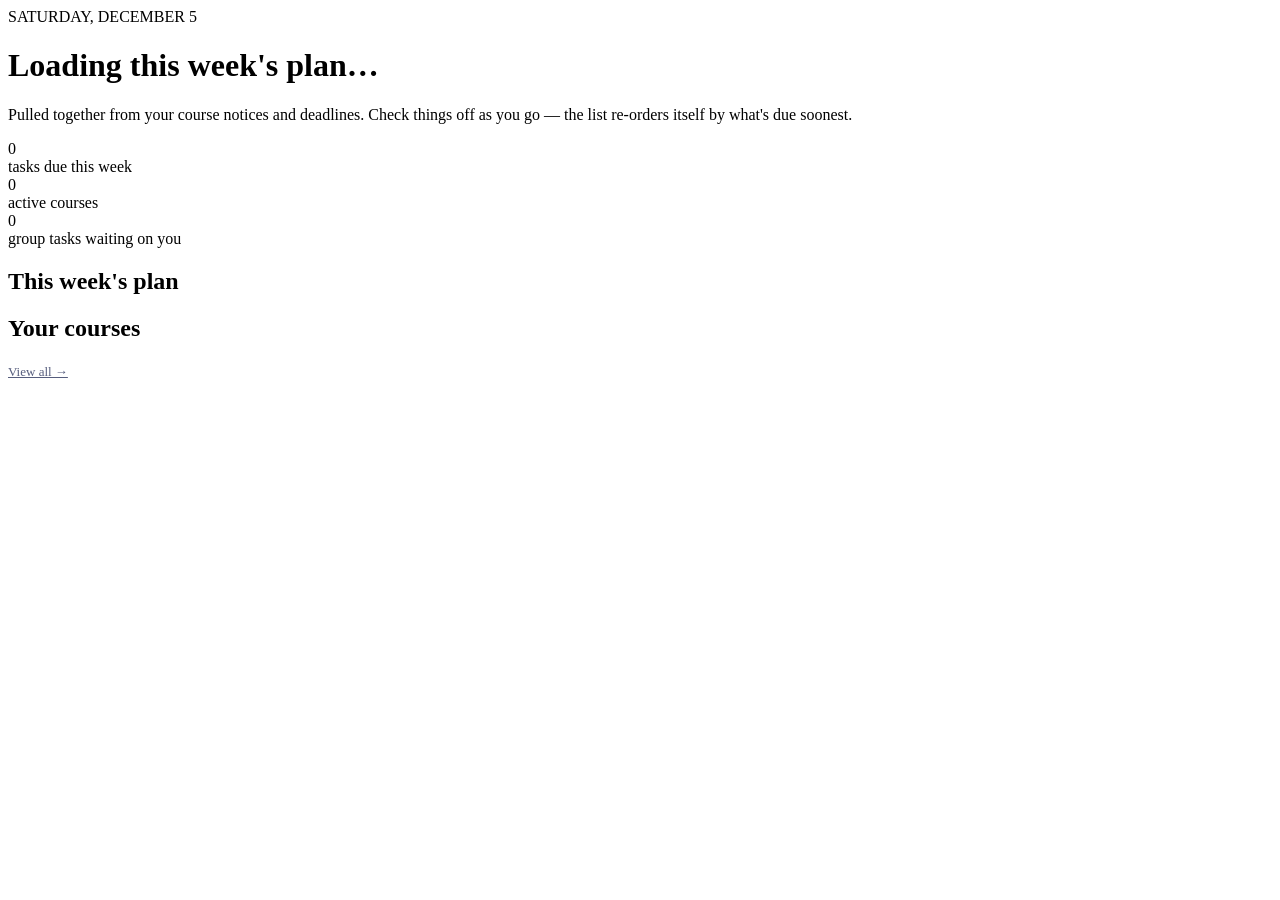
==== Pages/index.html @ d725a09b "pages added" ====
<!DOCTYPE html>
<html lang="en">
<head>
<meta charset="UTF-8">
<meta name="viewport" content="width=device-width, initial-scale=1.0">
<title>UniFlow — Dashboard</title>
<link rel="preconnect" href="https://fonts.googleapis.com">
<link href="https://fonts.googleapis.com/css2?family=Fraunces:opsz,wght@9..144,400;9..144,500;9..144,600&family=IBM+Plex+Sans:wght@400;500;600&family=IBM+Plex+Mono:wght@500&display=swap" rel="stylesheet">
<link rel="stylesheet" href="style.css">
</head>
<body data-page="dashboard">
<div class="shell">
  <div id="sidebar-mount"></div>
  <main class="main">
    <div class="top-row"><div class="date" id="today-date"></div></div>

    <div class="page-head">
      <h1 id="hero-line">Loading this week's plan…</h1>
      <p class="sub">Pulled together from your course notices and deadlines. Check things off as you go — the list re-orders itself by what's due soonest.</p>
    </div>

    <div class="stats">
      <div class="stat"><div class="n" id="stat-due">0</div><div class="l">tasks due this week</div></div>
      <div class="stat"><div class="n" id="stat-courses">0</div><div class="l">active courses</div></div>
      <div class="stat"><div class="n" id="stat-group">0</div><div class="l">group tasks waiting on you</div></div>
    </div>

    <section>
      <div class="sec-head"><h2>This week's plan</h2><span class="count" id="task-count"></span></div>
      <div class="tasklist" id="tasklist"></div>
    </section>

    <section>
      <div class="sec-head"><h2>Your courses</h2><a href="courses.html" style="font-size:13px;color:#565D7D;">View all →</a></div>
      <div class="courses" id="mini-courses"></div>
    </section>
  </main>
</div>
<script src="app.js"></script>
<script>
document.getElementById('today-date').textContent =
  new Date().toLocaleDateString('en-US',{weekday:'long', month:'long', day:'numeric'}).toUpperCase();
</script>
</body>
</html>
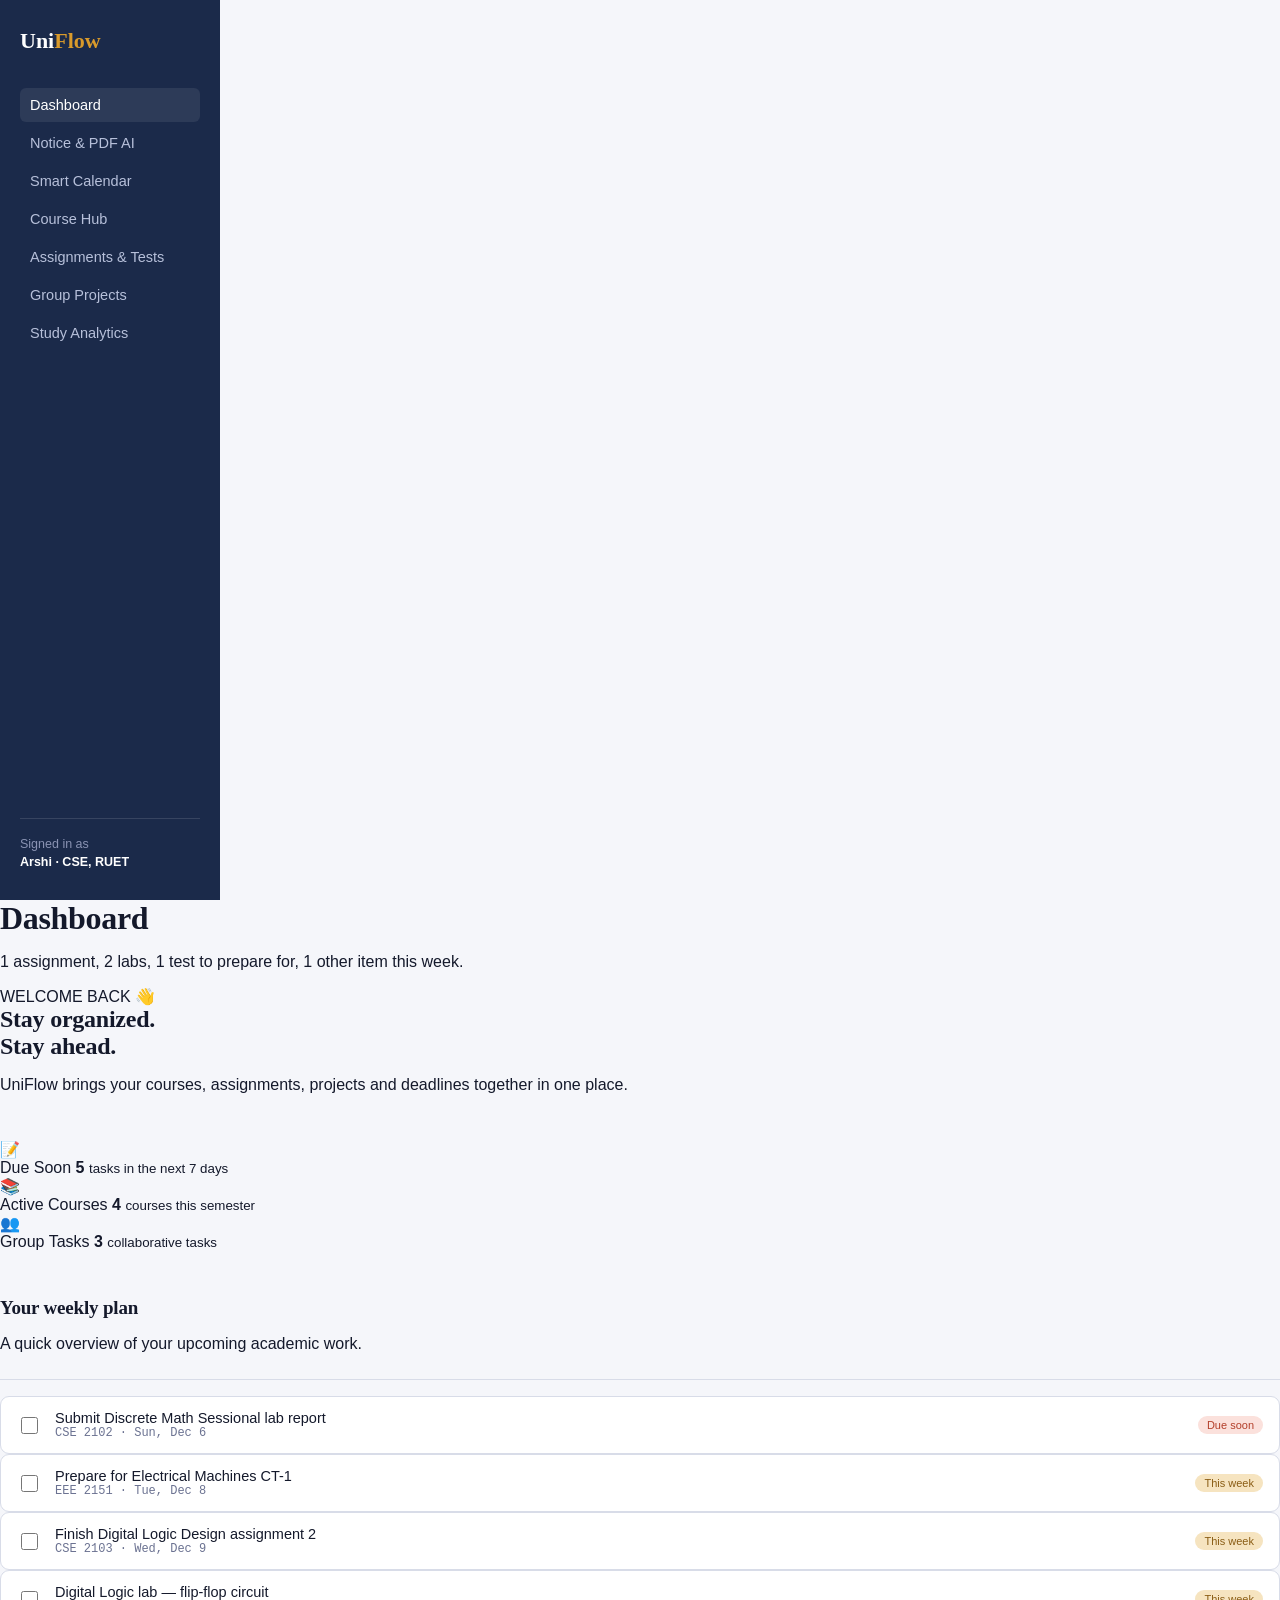
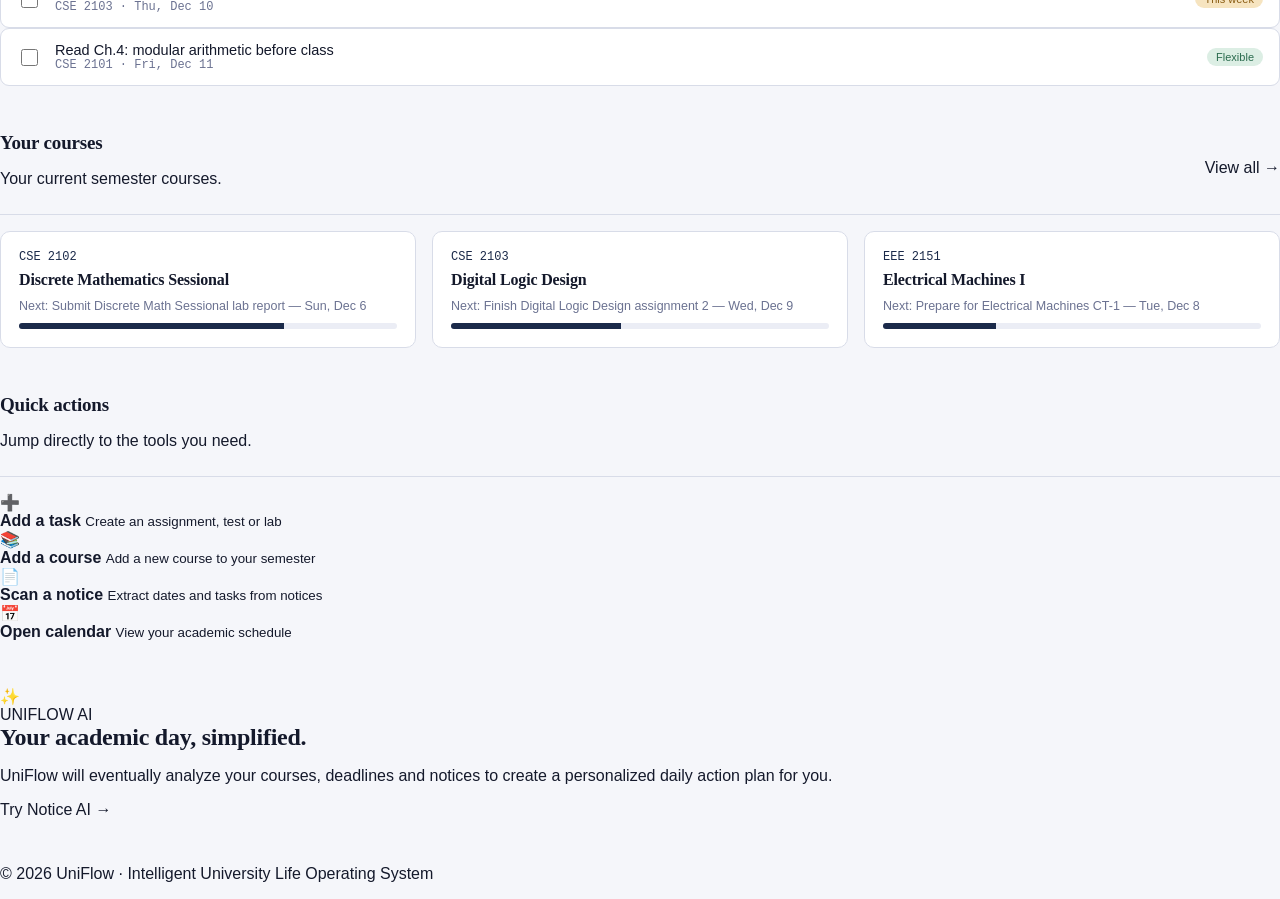
==== commit 34e4dc6b: "index version" ====
--- a/Pages/index.html
+++ b/Pages/index.html
@@ -1,45 +1,422 @@
 <!DOCTYPE html>
 <html lang="en">
 <head>
-<meta charset="UTF-8">
-<meta name="viewport" content="width=device-width, initial-scale=1.0">
-<title>UniFlow — Dashboard</title>
-<link rel="preconnect" href="https://fonts.googleapis.com">
-<link href="https://fonts.googleapis.com/css2?family=Fraunces:opsz,wght@9..144,400;9..144,500;9..144,600&family=IBM+Plex+Sans:wght@400;500;600&family=IBM+Plex+Mono:wght@500&display=swap" rel="stylesheet">
-<link rel="stylesheet" href="style.css">
+    <meta charset="UTF-8">
+
+    <meta name="viewport" content="width=device-width, initial-scale=1.0">
+
+    <title>UniFlow - Dashboard</title>
+
+    <!-- Google Font -->
+    <link rel="preconnect" href="https://fonts.googleapis.com">
+    <link rel="preconnect" href="https://fonts.gstatic.com" crossorigin>
+
+    <link
+        href="https://fonts.googleapis.com/css2?family=Inter:wght@400;500;600;700;800&display=swap"
+        rel="stylesheet"
+    >
+
+    <!-- UniFlow CSS -->
+    <link rel="stylesheet" href="style.css">
 </head>
+
 <body data-page="dashboard">
-<div class="shell">
-  <div id="sidebar-mount"></div>
-  <main class="main">
-    <div class="top-row"><div class="date" id="today-date"></div></div>
-
-    <div class="page-head">
-      <h1 id="hero-line">Loading this week's plan…</h1>
-      <p class="sub">Pulled together from your course notices and deadlines. Check things off as you go — the list re-orders itself by what's due soonest.</p>
-    </div>
-
-    <div class="stats">
-      <div class="stat"><div class="n" id="stat-due">0</div><div class="l">tasks due this week</div></div>
-      <div class="stat"><div class="n" id="stat-courses">0</div><div class="l">active courses</div></div>
-      <div class="stat"><div class="n" id="stat-group">0</div><div class="l">group tasks waiting on you</div></div>
-    </div>
-
-    <section>
-      <div class="sec-head"><h2>This week's plan</h2><span class="count" id="task-count"></span></div>
-      <div class="tasklist" id="tasklist"></div>
-    </section>
-
-    <section>
-      <div class="sec-head"><h2>Your courses</h2><a href="courses.html" style="font-size:13px;color:#565D7D;">View all →</a></div>
-      <div class="courses" id="mini-courses"></div>
-    </section>
-  </main>
-</div>
-<script src="app.js"></script>
-<script>
-document.getElementById('today-date').textContent =
-  new Date().toLocaleDateString('en-US',{weekday:'long', month:'long', day:'numeric'}).toUpperCase();
-</script>
+
+    <!-- =====================================================
+         SIDEBAR
+         App.js will automatically insert the sidebar here
+         ===================================================== -->
+
+    <aside id="sidebar-mount"></aside>
+
+
+    <!-- =====================================================
+         MAIN CONTENT
+         ===================================================== -->
+
+    <main class="main-content">
+
+        <!-- ================= HEADER ================= -->
+
+        <header class="topbar">
+
+            <div>
+                <h1>Dashboard</h1>
+
+                <p id="hero-line">
+                    Here's what's happening with your university life.
+                </p>
+            </div>
+
+        </header>
+
+
+        <!-- =================================================
+             WELCOME / HERO SECTION
+             ================================================= -->
+
+        <section class="hero-card">
+
+            <div class="hero-content">
+
+                <div>
+                    <span class="eyebrow">WELCOME BACK 👋</span>
+
+                    <h2>
+                        Stay organized.
+                        <br>
+                        Stay ahead.
+                    </h2>
+
+                    <p>
+                        UniFlow brings your courses, assignments,
+                        projects and deadlines together in one place.
+                    </p>
+                </div>
+
+            </div>
+
+        </section>
+
+
+        <!-- =================================================
+             STATISTICS
+             ================================================= -->
+
+        <section class="stats-grid">
+
+            <!-- Due Tasks -->
+
+            <div class="stat-card">
+
+                <div class="stat-icon">
+                    📝
+                </div>
+
+                <div>
+                    <span class="stat-label">
+                        Due Soon
+                    </span>
+
+                    <strong id="stat-due">
+                        0
+                    </strong>
+
+                    <small>
+                        tasks in the next 7 days
+                    </small>
+                </div>
+
+            </div>
+
+
+            <!-- Courses -->
+
+            <div class="stat-card">
+
+                <div class="stat-icon">
+                    📚
+                </div>
+
+                <div>
+                    <span class="stat-label">
+                        Active Courses
+                    </span>
+
+                    <strong id="stat-courses">
+                        0
+                    </strong>
+
+                    <small>
+                        courses this semester
+                    </small>
+                </div>
+
+            </div>
+
+
+            <!-- Group Tasks -->
+
+            <div class="stat-card">
+
+                <div class="stat-icon">
+                    👥
+                </div>
+
+                <div>
+                    <span class="stat-label">
+                        Group Tasks
+                    </span>
+
+                    <strong id="stat-group">
+                        0
+                    </strong>
+
+                    <small>
+                        collaborative tasks
+                    </small>
+                </div>
+
+            </div>
+
+        </section>
+
+
+        <!-- =================================================
+             WEEKLY PLAN
+             ================================================= -->
+
+        <section class="panel">
+
+            <div class="sec-head">
+
+                <div>
+                    <h2>
+                        Your weekly plan
+                    </h2>
+
+                    <p>
+                        A quick overview of your upcoming academic work.
+                    </p>
+                </div>
+
+            </div>
+
+
+            <!-- Task list generated by App.js -->
+
+            <div
+                class="task-list"
+                id="tasklist"
+            ></div>
+
+        </section>
+
+
+        <!-- =================================================
+             COURSES
+             ================================================= -->
+
+        <section class="panel">
+
+            <div class="sec-head">
+
+                <div>
+                    <h2>
+                        Your courses
+                    </h2>
+
+                    <p>
+                        Your current semester courses.
+                    </p>
+                </div>
+
+
+                <!-- IMPORTANT:
+                     This link is already connected to Courses page -->
+
+                <a
+                    href="courses.html"
+                    class="view-all"
+                >
+                    View all →
+                </a>
+
+            </div>
+
+
+            <!-- Course cards generated by App.js -->
+
+            <div
+                class="courses"
+                id="mini-courses"
+            ></div>
+
+        </section>
+
+
+        <!-- =================================================
+             QUICK ACTIONS
+             ================================================= -->
+
+        <section class="panel">
+
+            <div class="sec-head">
+
+                <div>
+                    <h2>
+                        Quick actions
+                    </h2>
+
+                    <p>
+                        Jump directly to the tools you need.
+                    </p>
+                </div>
+
+            </div>
+
+
+            <div class="quick-actions">
+
+                <!-- Add Task -->
+
+                <a
+                    href="tasks.html"
+                    class="quick-action"
+                >
+
+                    <span class="quick-icon">
+                        ➕
+                    </span>
+
+                    <div>
+                        <strong>
+                            Add a task
+                        </strong>
+
+                        <small>
+                            Create an assignment, test or lab
+                        </small>
+                    </div>
+
+                </a>
+
+
+                <!-- Add Course -->
+
+                <a
+                    href="courses.html"
+                    class="quick-action"
+                >
+
+                    <span class="quick-icon">
+                        📚
+                    </span>
+
+                    <div>
+                        <strong>
+                            Add a course
+                        </strong>
+
+                        <small>
+                            Add a new course to your semester
+                        </small>
+                    </div>
+
+                </a>
+
+
+                <!-- Scanner -->
+
+                <a
+                    href="scanner.html"
+                    class="quick-action"
+                >
+
+                    <span class="quick-icon">
+                        📄
+                    </span>
+
+                    <div>
+                        <strong>
+                            Scan a notice
+                        </strong>
+
+                        <small>
+                            Extract dates and tasks from notices
+                        </small>
+                    </div>
+
+                </a>
+
+
+                <!-- Calendar -->
+
+                <a
+                    href="calendar.html"
+                    class="quick-action"
+                >
+
+                    <span class="quick-icon">
+                        📅
+                    </span>
+
+                    <div>
+                        <strong>
+                            Open calendar
+                        </strong>
+
+                        <small>
+                            View your academic schedule
+                        </small>
+                    </div>
+
+                </a>
+
+            </div>
+
+        </section>
+
+
+        <!-- =================================================
+             AI ASSISTANT PREVIEW
+             ================================================= -->
+
+        <section class="ai-card">
+
+            <div class="ai-icon">
+                ✨
+            </div>
+
+            <div class="ai-content">
+
+                <span class="eyebrow">
+                    UNIFLOW AI
+                </span>
+
+                <h2>
+                    Your academic day, simplified.
+                </h2>
+
+                <p>
+                    UniFlow will eventually analyze your courses,
+                    deadlines and notices to create a personalized
+                    daily action plan for you.
+                </p>
+
+            </div>
+
+            <a
+                href="scanner.html"
+                class="ai-button"
+            >
+                Try Notice AI →
+            </a>
+
+        </section>
+
+
+        <!-- =================================================
+             FOOTER
+             ================================================= -->
+
+        <footer class="footer">
+
+            <p>
+                © 2026 UniFlow · Intelligent University Life
+                Operating System
+            </p>
+
+        </footer>
+
+    </main>
+
+
+    <!-- =====================================================
+         UNIFLOW JAVASCRIPT
+         ===================================================== -->
+
+    <script src="app.js"></script>
+
 </body>
 </html>
--- a/Pages/style.css
+++ b/Pages/style.css
@@ -0,0 +1,396 @@
+:root{
+  --ink:#14192B;
+  --navy:#1B2A4A;
+  --paper:#F5F6FA;
+  --paper-2:#EBEDF5;
+  --line:#D8DCE8;
+  --amber:#D99A2B;
+  --amber-soft:#F6E4C0;
+  --green:#3F8F6F;
+  --green-soft:#DCEEE4;
+  --red:#B33F2A;
+  --red-soft:#FBE1DC;
+  --white:#FFFFFF;
+}
+*{box-sizing:border-box;}
+html,body{margin:0;padding:0;}
+body{
+  background:var(--paper);
+  color:var(--ink);
+  font-family:'IBM Plex Sans',sans-serif;
+  -webkit-font-smoothing:antialiased;
+}
+h1,h2,h3{
+  font-family:'Fraunces',serif;
+  margin:0;
+  font-weight:600;
+  letter-spacing:-0.01em;
+}
+a{color:inherit;text-decoration:none;}
+button{font-family:'IBM Plex Sans',sans-serif;}
+
+/* ---------- shell / sidebar ---------- */
+.shell{display:flex;min-height:100vh;}
+
+.side{
+  width:220px;
+  flex-shrink:0;
+  background:var(--navy);
+  color:#DCE2F0;
+  padding:28px 20px;
+  display:flex;
+  flex-direction:column;
+  gap:34px;
+  position:sticky;
+  top:0;
+  height:100vh;
+}
+.brand{
+  font-family:'Fraunces',serif;
+  font-size:22px;
+  color:#fff;
+  font-weight:600;
+}
+.brand span{color:var(--amber);}
+.side nav{display:flex;flex-direction:column;gap:4px;}
+.side nav a{
+  padding:9px 10px;
+  border-radius:6px;
+  font-size:14.5px;
+  color:#B7C0DA;
+}
+.side nav a.active{background:rgba(255,255,255,0.08);color:#fff;}
+.side nav a:hover{color:#fff;}
+.side-foot{
+  margin-top:auto;
+  font-size:12.5px;
+  color:#8A93B3;
+  line-height:1.5;
+  border-top:1px solid rgba(255,255,255,0.12);
+  padding-top:16px;
+}
+
+.main{flex:1;padding:38px 48px 70px;max-width:1080px;}
+
+.top-row{
+  display:flex;
+  justify-content:space-between;
+  align-items:baseline;
+  margin-bottom:6px;
+}
+.top-row .date{font-size:13px;color:#6B7291;font-family:'IBM Plex Mono',monospace;}
+
+.page-head{margin-top:26px;margin-bottom:32px;}
+.page-head h1{font-size:30px;line-height:1.2;max-width:640px;}
+.page-head p.sub{
+  margin-top:10px;
+  font-size:14.5px;
+  color:#565D7D;
+  max-width:560px;
+  line-height:1.55;
+}
+
+/* ---------- stat strip ---------- */
+.stats{
+  display:grid;
+  grid-template-columns:repeat(3,1fr);
+  gap:16px;
+  margin-bottom:38px;
+}
+.stat{
+  background:var(--white);
+  border:1px solid var(--line);
+  border-radius:10px;
+  padding:16px 18px;
+}
+.stat .n{font-family:'Fraunces',serif;font-size:26px;font-weight:600;}
+.stat .l{font-size:12.5px;color:#6B7291;margin-top:2px;}
+
+section{margin-bottom:46px;}
+.sec-head{
+  display:flex;
+  justify-content:space-between;
+  align-items:center;
+  margin-bottom:16px;
+  border-bottom:1px solid var(--line);
+  padding-bottom:10px;
+  gap:12px;
+  flex-wrap:wrap;
+}
+.sec-head h2{font-size:19px;}
+.sec-head .count{font-size:13px;color:#6B7291;}
+
+/* ---------- task list ---------- */
+.tasklist{display:flex;flex-direction:column;gap:8px;}
+.task{
+  display:flex;
+  align-items:center;
+  gap:14px;
+  background:var(--white);
+  border:1px solid var(--line);
+  border-radius:9px;
+  padding:13px 16px;
+}
+.task.done{opacity:0.5;}
+.task.done .t-name{text-decoration:line-through;}
+.task input[type=checkbox]{
+  width:17px;height:17px;
+  accent-color:var(--navy);
+  flex-shrink:0;
+}
+.t-name{font-size:14.5px;font-weight:500;flex:1;}
+.t-course{font-size:12px;color:#6B7291;font-family:'IBM Plex Mono',monospace;}
+.badge{
+  font-size:11px;
+  padding:3px 9px;
+  border-radius:100px;
+  font-weight:500;
+  white-space:nowrap;
+}
+.badge.high{background:var(--red-soft);color:var(--red);}
+.badge.mid{background:var(--amber-soft);color:#8A5D14;}
+.badge.low{background:var(--green-soft);color:#2A6B4E;}
+.icon-btn{
+  background:none;border:none;cursor:pointer;color:#9AA1BE;font-size:15px;
+  padding:4px;line-height:1;
+}
+.icon-btn:hover{color:var(--red);}
+
+/* ---------- course cards ---------- */
+.courses{
+  display:grid;
+  grid-template-columns:repeat(3,1fr);
+  gap:16px;
+}
+.course{
+  background:var(--white);
+  border:1px solid var(--line);
+  border-radius:10px;
+  padding:18px;
+  position:relative;
+}
+.course .code{
+  font-family:'IBM Plex Mono',monospace;
+  font-size:12px;
+  color:var(--navy);
+  font-weight:500;
+}
+.course h3{font-size:16px;margin-top:6px;margin-bottom:8px;line-height:1.3;}
+.course .meta{font-size:12.5px;color:#6B7291;margin-bottom:12px;line-height:1.6;}
+.course .next{font-size:12.5px;color:#6B7291;margin-bottom:10px;}
+.bar{height:6px;background:var(--paper-2);border-radius:100px;overflow:hidden;}
+.bar > div{height:100%;background:var(--navy);}
+
+/* ---------- notice extraction ---------- */
+.extract-box{
+  background:var(--white);
+  border:1px dashed #B7BFD8;
+  border-radius:12px;
+  padding:26px;
+  text-align:left;
+}
+.extract-box .drop{
+  display:flex;
+  align-items:flex-start;
+  justify-content:space-between;
+  gap:20px;
+  flex-wrap:wrap;
+}
+.drop p{margin:0;font-size:14px;color:#565D7D;max-width:380px;line-height:1.5;}
+textarea{
+  width:100%;
+  min-height:90px;
+  border:1px solid var(--line);
+  border-radius:8px;
+  padding:12px;
+  font-family:'IBM Plex Sans',sans-serif;
+  font-size:13.5px;
+  resize:vertical;
+  margin-top:14px;
+}
+button.primary{
+  background:var(--navy);
+  color:#fff;
+  border:none;
+  padding:10px 18px;
+  border-radius:7px;
+  font-size:13.5px;
+  font-weight:500;
+  cursor:pointer;
+}
+button.primary:hover{background:#243560;}
+button.secondary{
+  background:var(--white);
+  color:var(--navy);
+  border:1px solid var(--line);
+  padding:9px 16px;
+  border-radius:7px;
+  font-size:13.5px;
+  font-weight:500;
+  cursor:pointer;
+}
+button.secondary:hover{border-color:var(--navy);}
+.extracted{
+  margin-top:18px;
+  display:flex;
+  flex-direction:column;
+  gap:8px;
+}
+.extracted .row{
+  display:flex;
+  align-items:center;
+  gap:10px;
+  font-size:13.5px;
+  background:var(--paper-2);
+  padding:10px 12px;
+  border-radius:8px;
+}
+.extracted .row .tag{
+  font-size:10.5px;
+  background:var(--navy);
+  color:#fff;
+  padding:2px 7px;
+  border-radius:100px;
+  font-weight:500;
+  letter-spacing:0.02em;
+  flex-shrink:0;
+}
+.empty-note{font-size:13px;color:#8A93B3;font-style:italic;padding:10px 2px;}
+
+/* ---------- kanban ---------- */
+.kanban{
+  display:grid;
+  grid-template-columns:repeat(3,1fr);
+  gap:16px;
+}
+.kcol{
+  background:var(--paper-2);
+  border-radius:10px;
+  padding:14px;
+  min-height:140px;
+}
+.kcol h4{
+  font-size:12.5px;
+  color:#565D7D;
+  margin:0 0 10px 2px;
+  font-weight:500;
+  display:flex;
+  justify-content:space-between;
+}
+.kcard{
+  background:var(--white);
+  border:1px solid var(--line);
+  border-radius:8px;
+  padding:10px 12px;
+  font-size:13px;
+  margin-bottom:8px;
+  line-height:1.4;
+}
+.kcard .who{
+  display:flex;
+  justify-content:space-between;
+  align-items:center;
+  margin-top:6px;
+  font-size:11.5px;
+  color:#8A93B3;
+}
+.kcard .who .move{
+  background:none;border:none;color:var(--navy);cursor:pointer;font-size:11px;font-weight:500;
+}
+.add-card-btn{
+  width:100%;
+  background:none;
+  border:1px dashed #B7BFD8;
+  border-radius:7px;
+  padding:8px;
+  font-size:12.5px;
+  color:#6B7291;
+  cursor:pointer;
+}
+.add-card-btn:hover{border-color:var(--navy);color:var(--navy);}
+
+/* ---------- forms / table ---------- */
+.form-row{
+  display:grid;
+  grid-template-columns:repeat(auto-fit,minmax(140px,1fr));
+  gap:10px;
+  margin-bottom:12px;
+}
+input[type=text],input[type=number],input[type=date],select{
+  width:100%;
+  padding:9px 10px;
+  border:1px solid var(--line);
+  border-radius:7px;
+  font-size:13.5px;
+  font-family:'IBM Plex Sans',sans-serif;
+  background:var(--white);
+  color:var(--ink);
+}
+label.field-label{font-size:11.5px;color:#6B7291;margin-bottom:4px;display:block;}
+.form-card{
+  background:var(--white);
+  border:1px solid var(--line);
+  border-radius:10px;
+  padding:18px;
+  margin-bottom:24px;
+}
+table{width:100%;border-collapse:collapse;background:var(--white);border:1px solid var(--line);border-radius:10px;overflow:hidden;}
+th,td{text-align:left;padding:11px 14px;font-size:13.5px;border-bottom:1px solid var(--line);}
+th{background:var(--paper-2);font-weight:500;color:#565D7D;font-size:12px;text-transform:uppercase;letter-spacing:0.03em;}
+tr:last-child td{border-bottom:none;}
+.filters{display:flex;gap:10px;flex-wrap:wrap;margin-bottom:16px;}
+.filters select{width:auto;min-width:140px;}
+
+/* ---------- calendar ---------- */
+.cal-head{display:flex;align-items:center;justify-content:space-between;margin-bottom:18px;}
+.cal-head .nav-btns{display:flex;gap:8px;}
+.cal-grid{
+  display:grid;
+  grid-template-columns:repeat(7,1fr);
+  gap:6px;
+}
+.cal-dow{font-size:11.5px;color:#6B7291;text-align:center;padding-bottom:6px;font-weight:500;}
+.cal-cell{
+  background:var(--white);
+  border:1px solid var(--line);
+  border-radius:8px;
+  min-height:84px;
+  padding:8px;
+  font-size:12.5px;
+  cursor:pointer;
+  position:relative;
+}
+.cal-cell.empty{background:transparent;border:none;cursor:default;}
+.cal-cell.today{border-color:var(--navy);border-width:2px;}
+.cal-cell .dnum{font-weight:600;font-size:13px;}
+.cal-cell .dot{
+  width:6px;height:6px;border-radius:50%;background:var(--amber);
+  display:inline-block;margin-top:4px;margin-right:3px;
+}
+.cal-cell.selected{background:var(--paper-2);}
+.day-tasks{margin-top:24px;}
+
+/* ---------- analytics ---------- */
+.analytics-grid{display:grid;grid-template-columns:1.3fr 1fr;gap:20px;}
+.bar-chart{display:flex;align-items:flex-end;gap:14px;height:160px;padding:10px 6px 0;}
+.bar-chart .col{flex:1;display:flex;flex-direction:column;align-items:center;justify-content:flex-end;height:100%;}
+.bar-chart .fill{width:100%;background:var(--navy);border-radius:5px 5px 0 0;}
+.bar-chart .lab{font-size:11px;color:#6B7291;margin-top:6px;}
+.meter{
+  background:var(--paper-2);
+  border-radius:12px;
+  height:14px;
+  overflow:hidden;
+  margin:14px 0 8px;
+}
+.meter > div{height:100%;border-radius:12px;}
+.course-progress-row{display:flex;align-items:center;gap:12px;margin-bottom:12px;font-size:13px;}
+.course-progress-row .lbl{width:90px;flex-shrink:0;color:#565D7D;font-family:'IBM Plex Mono',monospace;font-size:11.5px;}
+.course-progress-row .bar{flex:1;}
+
+@media (max-width:760px){
+  .side{display:none;}
+  .main{padding:26px 20px 50px;}
+  .stats,.courses,.kanban,.analytics-grid{grid-template-columns:1fr;}
+  .cal-cell{min-height:56px;}
+}
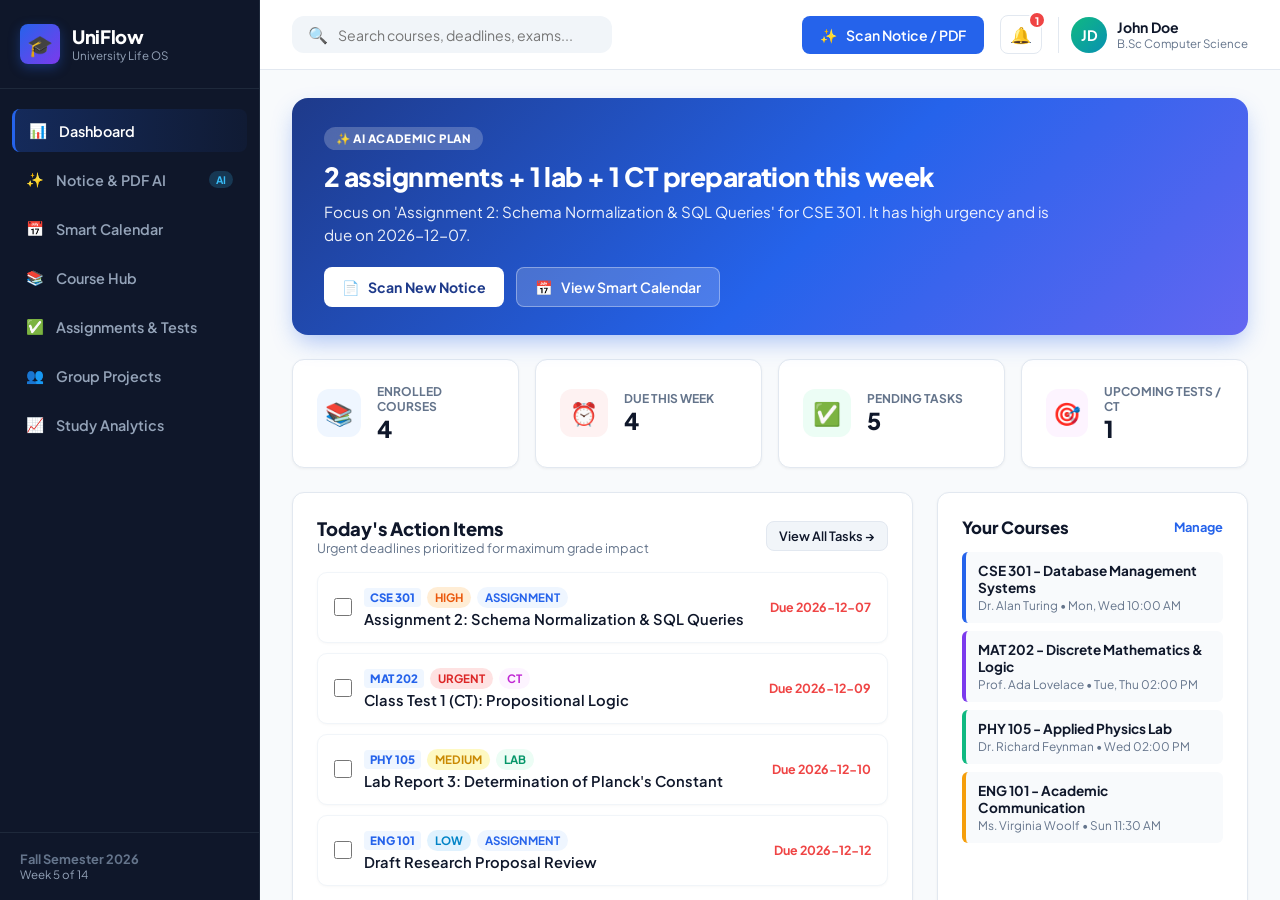
==== commit 78562b48: "Updated" ====
--- a/Pages/index.html
+++ b/Pages/index.html
@@ -1,422 +1,164 @@
 <!DOCTYPE html>
 <html lang="en">
 <head>
-    <meta charset="UTF-8">
-
-    <meta name="viewport" content="width=device-width, initial-scale=1.0">
-
-    <title>UniFlow - Dashboard</title>
-
-    <!-- Google Font -->
-    <link rel="preconnect" href="https://fonts.googleapis.com">
-    <link rel="preconnect" href="https://fonts.gstatic.com" crossorigin>
-
-    <link
-        href="https://fonts.googleapis.com/css2?family=Inter:wght@400;500;600;700;800&display=swap"
-        rel="stylesheet"
-    >
-
-    <!-- UniFlow CSS -->
-    <link rel="stylesheet" href="style.css">
+  <meta charset="UTF-8">
+  <meta name="viewport" content="width=device-width, initial-scale=1.0">
+  <title>UniFlow - Academic Dashboard</title>
+  <link rel="preconnect" href="https://fonts.googleapis.com">
+  <link rel="preconnect" href="https://fonts.gstatic.com" crossorigin>
+  <link href="https://fonts.googleapis.com/css2?family=Plus+Jakarta+Sans:wght@400;500;600;700;800&display=swap" rel="stylesheet">
+  <link rel="stylesheet" href="style.css">
 </head>
-
 <body data-page="dashboard">
 
-    <!-- =====================================================
-         SIDEBAR
-         App.js will automatically insert the sidebar here
-         ===================================================== -->
+  <div class="app-container">
 
-    <aside id="sidebar-mount"></aside>
+    <!-- SIDEBAR -->
+    <aside class="sidebar">
+      <div class="sidebar-header">
+        <div class="logo-badge">🎓</div>
+        <div class="logo-text">
+          <h1>UniFlow</h1>
+          <span>University Life OS</span>
+        </div>
+      </div>
 
+      <ul class="nav-links">
+        <li><a href="index.html" class="nav-item active"><span>📊</span> <span>Dashboard</span></a></li>
+        <li><a href="scanner.html" class="nav-item"><span>✨</span> <span>Notice & PDF AI</span> <span class="nav-tag">AI</span></a></li>
+        <li><a href="calendar.html" class="nav-item"><span>📅</span> <span>Smart Calendar</span></a></li>
+        <li><a href="courses.html" class="nav-item"><span>📚</span> <span>Course Hub</span></a></li>
+        <li><a href="tasks.html" class="nav-item"><span>✅</span> <span>Assignments & Tests</span></a></li>
+        <li><a href="projects.html" class="nav-item"><span>👥</span> <span>Group Projects</span></a></li>
+        <li><a href="analytics.html" class="nav-item"><span>📈</span> <span>Study Analytics</span></a></li>
+      </ul>
 
-    <!-- =====================================================
-         MAIN CONTENT
-         ===================================================== -->
+      <div class="sidebar-footer">
+        <strong>Fall Semester 2026</strong>
+        <div style="font-size: 0.72rem; color: #94a3b8;">Week 5 of 14</div>
+      </div>
+    </aside>
 
-    <main class="main-content">
+    <!-- MAIN WRAPPER -->
+    <div class="main-wrapper">
 
-        <!-- ================= HEADER ================= -->
+      <!-- TOPBAR -->
+      <header class="topbar">
+        <div class="search-input-group">
+          <span>🔍</span>
+          <input type="text" placeholder="Search courses, deadlines, exams...">
+        </div>
 
-        <header class="topbar">
+        <div class="topbar-actions">
+          <a href="scanner.html" class="btn btn-primary">
+            <span>✨</span> Scan Notice / PDF
+          </a>
 
+          <a href="tasks.html" class="icon-btn" title="Upcoming Deadlines">
+            <span>🔔</span>
+            <span class="notification-badge">0</span>
+          </a>
+
+          <div class="user-profile">
+            <div class="avatar">JD</div>
+            <div class="user-info">
+              <div class="name">John Doe</div>
+              <div class="role">B.Sc Computer Science</div>
+            </div>
+          </div>
+        </div>
+      </header>
+
+      <!-- CONTENT BODY -->
+      <main class="content-body">
+
+        <!-- AI Academic Plan Banner -->
+        <div class="ai-action-banner">
+          <div class="ai-pill">✨ AI Academic Plan</div>
+          <h2 id="aiBannerHeadline">Calculating daily plan...</h2>
+          <p id="aiBannerFocus">Loading your course recommendations...</p>
+          <div class="banner-buttons">
+            <a href="scanner.html" class="btn btn-white">
+              <span>📄</span> Scan New Notice
+            </a>
+            <a href="calendar.html" class="btn btn-ghost-white">
+              <span>📅</span> View Smart Calendar
+            </a>
+          </div>
+        </div>
+
+        <!-- Metrics Grid -->
+        <div class="metrics-grid">
+          <div class="card metric-card">
+            <div class="metric-icon" style="background: #eff6ff; color: #2563eb;">📚</div>
             <div>
-                <h1>Dashboard</h1>
+              <div class="metric-title">Enrolled Courses</div>
+              <div id="metricCoursesCount" class="metric-value">0</div>
+            </div>
+          </div>
 
-                <p id="hero-line">
-                    Here's what's happening with your university life.
-                </p>
+          <div class="card metric-card">
+            <div class="metric-icon" style="background: #fef2f2; color: #ef4444;">⏰</div>
+            <div>
+              <div class="metric-title">Due This Week</div>
+              <div id="metricDueThisWeek" class="metric-value">0</div>
+            </div>
+          </div>
+
+          <div class="card metric-card">
+            <div class="metric-icon" style="background: #ecfdf5; color: #10b981;">✅</div>
+            <div>
+              <div class="metric-title">Pending Tasks</div>
+              <div id="metricPending" class="metric-value">0</div>
+            </div>
+          </div>
+
+          <div class="card metric-card">
+            <div class="metric-icon" style="background: #fdf4ff; color: #c026d3;">🎯</div>
+            <div>
+              <div class="metric-title">Upcoming Tests / CT</div>
+              <div id="metricUpcomingCts" class="metric-value">0</div>
+            </div>
+          </div>
+        </div>
+
+        <!-- Split 2-Column: Checklist + Mini Courses -->
+        <div class="split-2col">
+          
+          <!-- Left: Action Checklist -->
+          <div class="card">
+            <div style="display: flex; justify-content: space-between; align-items: center; margin-bottom: 16px;">
+              <div>
+                <h3 style="font-size: 1.15rem; font-weight: 800;">Today's Action Items</h3>
+                <p style="font-size: 0.8rem; color: #64748b;">Urgent deadlines prioritized for maximum grade impact</p>
+              </div>
+              <a href="tasks.html" class="btn btn-secondary" style="font-size: 0.8rem; padding: 6px 12px;">View All Tasks →</a>
             </div>
 
-        </header>
+            <div id="dashboardChecklist">
+              <!-- Rendered dynamically by app.js -->
+            </div>
+          </div>
 
-
-        <!-- =================================================
-             WELCOME / HERO SECTION
-             ================================================= -->
-
-        <section class="hero-card">
-
-            <div class="hero-content">
-
-                <div>
-                    <span class="eyebrow">WELCOME BACK 👋</span>
-
-                    <h2>
-                        Stay organized.
-                        <br>
-                        Stay ahead.
-                    </h2>
-
-                    <p>
-                        UniFlow brings your courses, assignments,
-                        projects and deadlines together in one place.
-                    </p>
-                </div>
-
+          <!-- Right: Enrolled Courses Widget -->
+          <div class="card">
+            <div style="display: flex; justify-content: space-between; align-items: center; margin-bottom: 14px;">
+              <h3 style="font-size: 1.05rem; font-weight: 800;">Your Courses</h3>
+              <a href="courses.html" style="color: #2563eb; font-size: 0.8rem; font-weight: 700; text-decoration: none;">Manage</a>
             </div>
 
-        </section>
+            <div id="dashboardCoursesMini">
+              <!-- Rendered dynamically by app.js -->
+            </div>
+          </div>
 
+        </div>
 
-        <!-- =================================================
-             STATISTICS
-             ================================================= -->
+      </main>
+    </div>
 
-        <section class="stats-grid">
+  </div>
 
-            <!-- Due Tasks -->
-
-            <div class="stat-card">
-
-                <div class="stat-icon">
-                    📝
-                </div>
-
-                <div>
-                    <span class="stat-label">
-                        Due Soon
-                    </span>
-
-                    <strong id="stat-due">
-                        0
-                    </strong>
-
-                    <small>
-                        tasks in the next 7 days
-                    </small>
-                </div>
-
-            </div>
-
-
-            <!-- Courses -->
-
-            <div class="stat-card">
-
-                <div class="stat-icon">
-                    📚
-                </div>
-
-                <div>
-                    <span class="stat-label">
-                        Active Courses
-                    </span>
-
-                    <strong id="stat-courses">
-                        0
-                    </strong>
-
-                    <small>
-                        courses this semester
-                    </small>
-                </div>
-
-            </div>
-
-
-            <!-- Group Tasks -->
-
-            <div class="stat-card">
-
-                <div class="stat-icon">
-                    👥
-                </div>
-
-                <div>
-                    <span class="stat-label">
-                        Group Tasks
-                    </span>
-
-                    <strong id="stat-group">
-                        0
-                    </strong>
-
-                    <small>
-                        collaborative tasks
-                    </small>
-                </div>
-
-            </div>
-
-        </section>
-
-
-        <!-- =================================================
-             WEEKLY PLAN
-             ================================================= -->
-
-        <section class="panel">
-
-            <div class="sec-head">
-
-                <div>
-                    <h2>
-                        Your weekly plan
-                    </h2>
-
-                    <p>
-                        A quick overview of your upcoming academic work.
-                    </p>
-                </div>
-
-            </div>
-
-
-            <!-- Task list generated by App.js -->
-
-            <div
-                class="task-list"
-                id="tasklist"
-            ></div>
-
-        </section>
-
-
-        <!-- =================================================
-             COURSES
-             ================================================= -->
-
-        <section class="panel">
-
-            <div class="sec-head">
-
-                <div>
-                    <h2>
-                        Your courses
-                    </h2>
-
-                    <p>
-                        Your current semester courses.
-                    </p>
-                </div>
-
-
-                <!-- IMPORTANT:
-                     This link is already connected to Courses page -->
-
-                <a
-                    href="courses.html"
-                    class="view-all"
-                >
-                    View all →
-                </a>
-
-            </div>
-
-
-            <!-- Course cards generated by App.js -->
-
-            <div
-                class="courses"
-                id="mini-courses"
-            ></div>
-
-        </section>
-
-
-        <!-- =================================================
-             QUICK ACTIONS
-             ================================================= -->
-
-        <section class="panel">
-
-            <div class="sec-head">
-
-                <div>
-                    <h2>
-                        Quick actions
-                    </h2>
-
-                    <p>
-                        Jump directly to the tools you need.
-                    </p>
-                </div>
-
-            </div>
-
-
-            <div class="quick-actions">
-
-                <!-- Add Task -->
-
-                <a
-                    href="tasks.html"
-                    class="quick-action"
-                >
-
-                    <span class="quick-icon">
-                        ➕
-                    </span>
-
-                    <div>
-                        <strong>
-                            Add a task
-                        </strong>
-
-                        <small>
-                            Create an assignment, test or lab
-                        </small>
-                    </div>
-
-                </a>
-
-
-                <!-- Add Course -->
-
-                <a
-                    href="courses.html"
-                    class="quick-action"
-                >
-
-                    <span class="quick-icon">
-                        📚
-                    </span>
-
-                    <div>
-                        <strong>
-                            Add a course
-                        </strong>
-
-                        <small>
-                            Add a new course to your semester
-                        </small>
-                    </div>
-
-                </a>
-
-
-                <!-- Scanner -->
-
-                <a
-                    href="scanner.html"
-                    class="quick-action"
-                >
-
-                    <span class="quick-icon">
-                        📄
-                    </span>
-
-                    <div>
-                        <strong>
-                            Scan a notice
-                        </strong>
-
-                        <small>
-                            Extract dates and tasks from notices
-                        </small>
-                    </div>
-
-                </a>
-
-
-                <!-- Calendar -->
-
-                <a
-                    href="calendar.html"
-                    class="quick-action"
-                >
-
-                    <span class="quick-icon">
-                        📅
-                    </span>
-
-                    <div>
-                        <strong>
-                            Open calendar
-                        </strong>
-
-                        <small>
-                            View your academic schedule
-                        </small>
-                    </div>
-
-                </a>
-
-            </div>
-
-        </section>
-
-
-        <!-- =================================================
-             AI ASSISTANT PREVIEW
-             ================================================= -->
-
-        <section class="ai-card">
-
-            <div class="ai-icon">
-                ✨
-            </div>
-
-            <div class="ai-content">
-
-                <span class="eyebrow">
-                    UNIFLOW AI
-                </span>
-
-                <h2>
-                    Your academic day, simplified.
-                </h2>
-
-                <p>
-                    UniFlow will eventually analyze your courses,
-                    deadlines and notices to create a personalized
-                    daily action plan for you.
-                </p>
-
-            </div>
-
-            <a
-                href="scanner.html"
-                class="ai-button"
-            >
-                Try Notice AI →
-            </a>
-
-        </section>
-
-
-        <!-- =================================================
-             FOOTER
-             ================================================= -->
-
-        <footer class="footer">
-
-            <p>
-                © 2026 UniFlow · Intelligent University Life
-                Operating System
-            </p>
-
-        </footer>
-
-    </main>
-
-
-    <!-- =====================================================
-         UNIFLOW JAVASCRIPT
-         ===================================================== -->
-
-    <script src="app.js"></script>
-
+  <script src="app.js"></script>
 </body>
-</html>+</html>
--- a/Pages/style.css
+++ b/Pages/style.css
@@ -1,396 +1,605 @@
-:root{
-  --ink:#14192B;
-  --navy:#1B2A4A;
-  --paper:#F5F6FA;
-  --paper-2:#EBEDF5;
-  --line:#D8DCE8;
-  --amber:#D99A2B;
-  --amber-soft:#F6E4C0;
-  --green:#3F8F6F;
-  --green-soft:#DCEEE4;
-  --red:#B33F2A;
-  --red-soft:#FBE1DC;
-  --white:#FFFFFF;
-}
-*{box-sizing:border-box;}
-html,body{margin:0;padding:0;}
-body{
-  background:var(--paper);
-  color:var(--ink);
-  font-family:'IBM Plex Sans',sans-serif;
-  -webkit-font-smoothing:antialiased;
-}
-h1,h2,h3{
-  font-family:'Fraunces',serif;
-  margin:0;
-  font-weight:600;
-  letter-spacing:-0.01em;
-}
-a{color:inherit;text-decoration:none;}
-button{font-family:'IBM Plex Sans',sans-serif;}
-
-/* ---------- shell / sidebar ---------- */
-.shell{display:flex;min-height:100vh;}
-
-.side{
-  width:220px;
-  flex-shrink:0;
-  background:var(--navy);
-  color:#DCE2F0;
-  padding:28px 20px;
-  display:flex;
-  flex-direction:column;
-  gap:34px;
-  position:sticky;
-  top:0;
-  height:100vh;
-}
-.brand{
-  font-family:'Fraunces',serif;
-  font-size:22px;
-  color:#fff;
-  font-weight:600;
-}
-.brand span{color:var(--amber);}
-.side nav{display:flex;flex-direction:column;gap:4px;}
-.side nav a{
-  padding:9px 10px;
-  border-radius:6px;
-  font-size:14.5px;
-  color:#B7C0DA;
-}
-.side nav a.active{background:rgba(255,255,255,0.08);color:#fff;}
-.side nav a:hover{color:#fff;}
-.side-foot{
-  margin-top:auto;
-  font-size:12.5px;
-  color:#8A93B3;
-  line-height:1.5;
-  border-top:1px solid rgba(255,255,255,0.12);
-  padding-top:16px;
-}
-
-.main{flex:1;padding:38px 48px 70px;max-width:1080px;}
-
-.top-row{
-  display:flex;
-  justify-content:space-between;
-  align-items:baseline;
-  margin-bottom:6px;
-}
-.top-row .date{font-size:13px;color:#6B7291;font-family:'IBM Plex Mono',monospace;}
-
-.page-head{margin-top:26px;margin-bottom:32px;}
-.page-head h1{font-size:30px;line-height:1.2;max-width:640px;}
-.page-head p.sub{
-  margin-top:10px;
-  font-size:14.5px;
-  color:#565D7D;
-  max-width:560px;
-  line-height:1.55;
-}
-
-/* ---------- stat strip ---------- */
-.stats{
-  display:grid;
-  grid-template-columns:repeat(3,1fr);
-  gap:16px;
-  margin-bottom:38px;
-}
-.stat{
-  background:var(--white);
-  border:1px solid var(--line);
-  border-radius:10px;
-  padding:16px 18px;
-}
-.stat .n{font-family:'Fraunces',serif;font-size:26px;font-weight:600;}
-.stat .l{font-size:12.5px;color:#6B7291;margin-top:2px;}
-
-section{margin-bottom:46px;}
-.sec-head{
-  display:flex;
-  justify-content:space-between;
-  align-items:center;
-  margin-bottom:16px;
-  border-bottom:1px solid var(--line);
-  padding-bottom:10px;
-  gap:12px;
-  flex-wrap:wrap;
-}
-.sec-head h2{font-size:19px;}
-.sec-head .count{font-size:13px;color:#6B7291;}
-
-/* ---------- task list ---------- */
-.tasklist{display:flex;flex-direction:column;gap:8px;}
-.task{
-  display:flex;
-  align-items:center;
-  gap:14px;
-  background:var(--white);
-  border:1px solid var(--line);
-  border-radius:9px;
-  padding:13px 16px;
-}
-.task.done{opacity:0.5;}
-.task.done .t-name{text-decoration:line-through;}
-.task input[type=checkbox]{
-  width:17px;height:17px;
-  accent-color:var(--navy);
-  flex-shrink:0;
-}
-.t-name{font-size:14.5px;font-weight:500;flex:1;}
-.t-course{font-size:12px;color:#6B7291;font-family:'IBM Plex Mono',monospace;}
-.badge{
-  font-size:11px;
-  padding:3px 9px;
-  border-radius:100px;
-  font-weight:500;
-  white-space:nowrap;
-}
-.badge.high{background:var(--red-soft);color:var(--red);}
-.badge.mid{background:var(--amber-soft);color:#8A5D14;}
-.badge.low{background:var(--green-soft);color:#2A6B4E;}
-.icon-btn{
-  background:none;border:none;cursor:pointer;color:#9AA1BE;font-size:15px;
-  padding:4px;line-height:1;
-}
-.icon-btn:hover{color:var(--red);}
-
-/* ---------- course cards ---------- */
-.courses{
-  display:grid;
-  grid-template-columns:repeat(3,1fr);
-  gap:16px;
-}
-.course{
-  background:var(--white);
-  border:1px solid var(--line);
-  border-radius:10px;
-  padding:18px;
-  position:relative;
-}
-.course .code{
-  font-family:'IBM Plex Mono',monospace;
-  font-size:12px;
-  color:var(--navy);
-  font-weight:500;
-}
-.course h3{font-size:16px;margin-top:6px;margin-bottom:8px;line-height:1.3;}
-.course .meta{font-size:12.5px;color:#6B7291;margin-bottom:12px;line-height:1.6;}
-.course .next{font-size:12.5px;color:#6B7291;margin-bottom:10px;}
-.bar{height:6px;background:var(--paper-2);border-radius:100px;overflow:hidden;}
-.bar > div{height:100%;background:var(--navy);}
-
-/* ---------- notice extraction ---------- */
-.extract-box{
-  background:var(--white);
-  border:1px dashed #B7BFD8;
-  border-radius:12px;
-  padding:26px;
-  text-align:left;
-}
-.extract-box .drop{
-  display:flex;
-  align-items:flex-start;
-  justify-content:space-between;
-  gap:20px;
-  flex-wrap:wrap;
-}
-.drop p{margin:0;font-size:14px;color:#565D7D;max-width:380px;line-height:1.5;}
-textarea{
-  width:100%;
-  min-height:90px;
-  border:1px solid var(--line);
-  border-radius:8px;
-  padding:12px;
-  font-family:'IBM Plex Sans',sans-serif;
-  font-size:13.5px;
-  resize:vertical;
-  margin-top:14px;
-}
-button.primary{
-  background:var(--navy);
-  color:#fff;
-  border:none;
-  padding:10px 18px;
-  border-radius:7px;
-  font-size:13.5px;
-  font-weight:500;
-  cursor:pointer;
-}
-button.primary:hover{background:#243560;}
-button.secondary{
-  background:var(--white);
-  color:var(--navy);
-  border:1px solid var(--line);
-  padding:9px 16px;
-  border-radius:7px;
-  font-size:13.5px;
-  font-weight:500;
-  cursor:pointer;
-}
-button.secondary:hover{border-color:var(--navy);}
-.extracted{
-  margin-top:18px;
-  display:flex;
-  flex-direction:column;
-  gap:8px;
-}
-.extracted .row{
-  display:flex;
-  align-items:center;
-  gap:10px;
-  font-size:13.5px;
-  background:var(--paper-2);
-  padding:10px 12px;
-  border-radius:8px;
-}
-.extracted .row .tag{
-  font-size:10.5px;
-  background:var(--navy);
-  color:#fff;
-  padding:2px 7px;
-  border-radius:100px;
-  font-weight:500;
-  letter-spacing:0.02em;
-  flex-shrink:0;
-}
-.empty-note{font-size:13px;color:#8A93B3;font-style:italic;padding:10px 2px;}
-
-/* ---------- kanban ---------- */
-.kanban{
-  display:grid;
-  grid-template-columns:repeat(3,1fr);
-  gap:16px;
-}
-.kcol{
-  background:var(--paper-2);
-  border-radius:10px;
-  padding:14px;
-  min-height:140px;
-}
-.kcol h4{
-  font-size:12.5px;
-  color:#565D7D;
-  margin:0 0 10px 2px;
-  font-weight:500;
-  display:flex;
-  justify-content:space-between;
-}
-.kcard{
-  background:var(--white);
-  border:1px solid var(--line);
-  border-radius:8px;
-  padding:10px 12px;
-  font-size:13px;
-  margin-bottom:8px;
-  line-height:1.4;
-}
-.kcard .who{
-  display:flex;
-  justify-content:space-between;
-  align-items:center;
-  margin-top:6px;
-  font-size:11.5px;
-  color:#8A93B3;
-}
-.kcard .who .move{
-  background:none;border:none;color:var(--navy);cursor:pointer;font-size:11px;font-weight:500;
-}
-.add-card-btn{
-  width:100%;
-  background:none;
-  border:1px dashed #B7BFD8;
-  border-radius:7px;
-  padding:8px;
-  font-size:12.5px;
-  color:#6B7291;
-  cursor:pointer;
-}
-.add-card-btn:hover{border-color:var(--navy);color:var(--navy);}
-
-/* ---------- forms / table ---------- */
-.form-row{
-  display:grid;
-  grid-template-columns:repeat(auto-fit,minmax(140px,1fr));
-  gap:10px;
-  margin-bottom:12px;
-}
-input[type=text],input[type=number],input[type=date],select{
-  width:100%;
-  padding:9px 10px;
-  border:1px solid var(--line);
-  border-radius:7px;
-  font-size:13.5px;
-  font-family:'IBM Plex Sans',sans-serif;
-  background:var(--white);
-  color:var(--ink);
-}
-label.field-label{font-size:11.5px;color:#6B7291;margin-bottom:4px;display:block;}
-.form-card{
-  background:var(--white);
-  border:1px solid var(--line);
-  border-radius:10px;
-  padding:18px;
-  margin-bottom:24px;
-}
-table{width:100%;border-collapse:collapse;background:var(--white);border:1px solid var(--line);border-radius:10px;overflow:hidden;}
-th,td{text-align:left;padding:11px 14px;font-size:13.5px;border-bottom:1px solid var(--line);}
-th{background:var(--paper-2);font-weight:500;color:#565D7D;font-size:12px;text-transform:uppercase;letter-spacing:0.03em;}
-tr:last-child td{border-bottom:none;}
-.filters{display:flex;gap:10px;flex-wrap:wrap;margin-bottom:16px;}
-.filters select{width:auto;min-width:140px;}
-
-/* ---------- calendar ---------- */
-.cal-head{display:flex;align-items:center;justify-content:space-between;margin-bottom:18px;}
-.cal-head .nav-btns{display:flex;gap:8px;}
-.cal-grid{
-  display:grid;
-  grid-template-columns:repeat(7,1fr);
-  gap:6px;
-}
-.cal-dow{font-size:11.5px;color:#6B7291;text-align:center;padding-bottom:6px;font-weight:500;}
-.cal-cell{
-  background:var(--white);
-  border:1px solid var(--line);
-  border-radius:8px;
-  min-height:84px;
-  padding:8px;
-  font-size:12.5px;
-  cursor:pointer;
-  position:relative;
-}
-.cal-cell.empty{background:transparent;border:none;cursor:default;}
-.cal-cell.today{border-color:var(--navy);border-width:2px;}
-.cal-cell .dnum{font-weight:600;font-size:13px;}
-.cal-cell .dot{
-  width:6px;height:6px;border-radius:50%;background:var(--amber);
-  display:inline-block;margin-top:4px;margin-right:3px;
-}
-.cal-cell.selected{background:var(--paper-2);}
-.day-tasks{margin-top:24px;}
-
-/* ---------- analytics ---------- */
-.analytics-grid{display:grid;grid-template-columns:1.3fr 1fr;gap:20px;}
-.bar-chart{display:flex;align-items:flex-end;gap:14px;height:160px;padding:10px 6px 0;}
-.bar-chart .col{flex:1;display:flex;flex-direction:column;align-items:center;justify-content:flex-end;height:100%;}
-.bar-chart .fill{width:100%;background:var(--navy);border-radius:5px 5px 0 0;}
-.bar-chart .lab{font-size:11px;color:#6B7291;margin-top:6px;}
-.meter{
-  background:var(--paper-2);
-  border-radius:12px;
-  height:14px;
-  overflow:hidden;
-  margin:14px 0 8px;
-}
-.meter > div{height:100%;border-radius:12px;}
-.course-progress-row{display:flex;align-items:center;gap:12px;margin-bottom:12px;font-size:13px;}
-.course-progress-row .lbl{width:90px;flex-shrink:0;color:#565D7D;font-family:'IBM Plex Mono',monospace;font-size:11.5px;}
-.course-progress-row .bar{flex:1;}
-
-@media (max-width:760px){
-  .side{display:none;}
-  .main{padding:26px 20px 50px;}
-  .stats,.courses,.kanban,.analytics-grid{grid-template-columns:1fr;}
-  .cal-cell{min-height:56px;}
-}+/* ==========================================================================
+   UniFlow - Intelligent University Life Operating System
+   ENHANCED STYLESHEET (style.css)
+   ========================================================================== */
+
+:root {
+  --primary: #2563eb;
+  --primary-hover: #1d4ed8;
+  --primary-light: #eff6ff;
+  --primary-glow: rgba(37, 99, 235, 0.25);
+  
+  --secondary: #7c3aed;
+  --secondary-light: #f5f3ff;
+  --accent: #0891b2;
+  --success: #10b981;
+  --warning: #f59e0b;
+  --danger: #ef4444;
+
+  --bg-main: #f8fafc;
+  --bg-surface: #ffffff;
+  --bg-sidebar: #0f172a;
+  --bg-sidebar-hover: #1e293b;
+
+  --text-main: #0f172a;
+  --text-muted: #64748b;
+  --text-light: #94a3b8;
+  
+  --border: #e2e8f0;
+  --border-focus: #93c5fd;
+
+  --radius-sm: 8px;
+  --radius-md: 12px;
+  --radius-lg: 16px;
+  --radius-xl: 20px;
+
+  --shadow-sm: 0 1px 3px 0 rgba(0, 0, 0, 0.05);
+  --shadow-md: 0 4px 6px -1px rgba(0, 0, 0, 0.07), 0 2px 4px -2px rgba(0, 0, 0, 0.05);
+  --shadow-lg: 0 10px 15px -3px rgba(0, 0, 0, 0.08), 0 4px 6px -4px rgba(0, 0, 0, 0.04);
+  --shadow-hover: 0 12px 20px -5px rgba(0, 0, 0, 0.12);
+}
+
+/* Base Reset */
+* {
+  box-sizing: border-box;
+  margin: 0;
+  padding: 0;
+  font-family: 'Plus Jakarta Sans', system-ui, -apple-system, sans-serif;
+}
+
+body {
+  background-color: var(--bg-main);
+  color: var(--text-main);
+  min-height: 100vh;
+  -webkit-font-smoothing: antialiased;
+}
+
+/* Layout Shell */
+.app-container {
+  display: flex;
+  height: 100vh;
+  overflow: hidden;
+}
+
+/* Sidebar Navigation */
+.sidebar {
+  width: 260px;
+  background-color: var(--bg-sidebar);
+  color: #f1f5f9;
+  display: flex;
+  flex-direction: column;
+  flex-shrink: 0;
+  border-right: 1px solid #1e293b;
+}
+
+.sidebar-header {
+  padding: 24px 20px;
+  display: flex;
+  align-items: center;
+  gap: 12px;
+  border-bottom: 1px solid #1e293b;
+}
+
+.logo-badge {
+  background: linear-gradient(135deg, #2563eb 0%, #7c3aed 100%);
+  color: white;
+  width: 40px;
+  height: 40px;
+  border-radius: var(--radius-sm);
+  display: flex;
+  align-items: center;
+  justify-content: center;
+  font-size: 1.3rem;
+  box-shadow: 0 4px 12px rgba(37, 99, 235, 0.35);
+}
+
+.logo-text h1 {
+  font-size: 1.15rem;
+  font-weight: 800;
+  color: #fff;
+  letter-spacing: -0.02em;
+}
+
+.logo-text span {
+  font-size: 0.72rem;
+  color: var(--text-light);
+  display: block;
+}
+
+.nav-links {
+  padding: 20px 12px;
+  list-style: none;
+  display: flex;
+  flex-direction: column;
+  gap: 6px;
+  flex: 1;
+  overflow-y: auto;
+}
+
+.nav-item {
+  display: flex;
+  align-items: center;
+  gap: 12px;
+  padding: 12px 14px;
+  color: #94a3b8;
+  border-radius: var(--radius-sm);
+  font-size: 0.9rem;
+  font-weight: 600;
+  text-decoration: none;
+  transition: all 0.2s ease;
+}
+
+.nav-item:hover {
+  color: #f8fafc;
+  background-color: var(--bg-sidebar-hover);
+  transform: translateX(3px);
+}
+
+.nav-item.active {
+  color: #ffffff;
+  background: linear-gradient(90deg, rgba(37, 99, 235, 0.25) 0%, rgba(37, 99, 235, 0.05) 100%);
+  border-left: 3px solid var(--primary);
+}
+
+.nav-tag {
+  margin-left: auto;
+  font-size: 0.65rem;
+  background: rgba(56, 189, 248, 0.2);
+  color: #38bdf8;
+  padding: 2px 7px;
+  border-radius: 12px;
+  font-weight: 700;
+}
+
+.sidebar-footer {
+  padding: 18px 20px;
+  border-top: 1px solid #1e293b;
+  font-size: 0.8rem;
+  color: #64748b;
+}
+
+/* Main Area */
+.main-wrapper {
+  flex: 1;
+  display: flex;
+  flex-direction: column;
+  height: 100vh;
+  overflow: hidden;
+}
+
+/* Topbar Header */
+.topbar {
+  height: 70px;
+  background-color: var(--bg-surface);
+  border-bottom: 1px solid var(--border);
+  display: flex;
+  align-items: center;
+  justify-content: space-between;
+  padding: 0 32px;
+  flex-shrink: 0;
+}
+
+.search-input-group {
+  display: flex;
+  align-items: center;
+  gap: 10px;
+  background-color: #f1f5f9;
+  padding: 8px 16px;
+  border-radius: var(--radius-md);
+  width: 320px;
+}
+
+.search-input-group input {
+  border: none;
+  background: transparent;
+  outline: none;
+  width: 100%;
+  font-size: 0.88rem;
+  color: var(--text-main);
+}
+
+.topbar-actions {
+  display: flex;
+  align-items: center;
+  gap: 16px;
+}
+
+.icon-btn {
+  background: transparent;
+  border: 1px solid var(--border);
+  padding: 8px 10px;
+  border-radius: var(--radius-sm);
+  display: flex;
+  align-items: center;
+  justify-content: center;
+  color: var(--text-muted);
+  cursor: pointer;
+  position: relative;
+  transition: all 0.2s;
+}
+
+.icon-btn:hover {
+  background-color: #f1f5f9;
+  color: var(--text-main);
+}
+
+.notification-badge {
+  position: absolute;
+  top: -5px;
+  right: -5px;
+  background-color: var(--danger);
+  color: white;
+  font-size: 0.65rem;
+  font-weight: 800;
+  min-width: 18px;
+  height: 18px;
+  border-radius: 9px;
+  display: flex;
+  align-items: center;
+  justify-content: center;
+  border: 2px solid white;
+}
+
+.user-profile {
+  display: flex;
+  align-items: center;
+  gap: 10px;
+  padding-left: 12px;
+  border-left: 1px solid var(--border);
+}
+
+.avatar {
+  width: 36px;
+  height: 36px;
+  border-radius: 50%;
+  background: linear-gradient(135deg, #10b981 0%, #0891b2 100%);
+  color: white;
+  display: flex;
+  align-items: center;
+  justify-content: center;
+  font-weight: 700;
+  font-size: 0.9rem;
+}
+
+.user-info .name {
+  font-size: 0.88rem;
+  font-weight: 700;
+}
+
+.user-info .role {
+  font-size: 0.72rem;
+  color: var(--text-muted);
+}
+
+/* Content Body */
+.content-body {
+  flex: 1;
+  overflow-y: auto;
+  padding: 28px 32px 48px;
+  display: flex;
+  flex-direction: column;
+  gap: 24px;
+}
+
+/* Page Header */
+.page-header {
+  display: flex;
+  align-items: center;
+  justify-content: space-between;
+  margin-bottom: 4px;
+}
+
+.page-header h2 {
+  font-size: 1.5rem;
+  font-weight: 800;
+  color: #0f172a;
+  letter-spacing: -0.02em;
+}
+
+.page-header p {
+  font-size: 0.88rem;
+  color: var(--text-muted);
+  margin-top: 4px;
+}
+
+/* AI Action Banner */
+.ai-action-banner {
+  background: linear-gradient(135deg, #1e3a8a 0%, #2563eb 55%, #6366f1 100%);
+  border-radius: var(--radius-lg);
+  padding: 28px 32px;
+  color: white;
+  box-shadow: 0 10px 25px -5px rgba(37, 99, 235, 0.4);
+  position: relative;
+}
+
+.ai-pill {
+  background: rgba(255, 255, 255, 0.22);
+  backdrop-filter: blur(8px);
+  font-size: 0.72rem;
+  font-weight: 800;
+  text-transform: uppercase;
+  letter-spacing: 0.05em;
+  padding: 4px 12px;
+  border-radius: 20px;
+  display: inline-block;
+  margin-bottom: 10px;
+}
+
+.ai-action-banner h2 {
+  font-size: 1.65rem;
+  font-weight: 800;
+  margin-bottom: 8px;
+  letter-spacing: -0.02em;
+}
+
+.ai-action-banner p {
+  font-size: 0.95rem;
+  opacity: 0.92;
+  max-width: 740px;
+  line-height: 1.5;
+}
+
+.banner-buttons {
+  margin-top: 20px;
+  display: flex;
+  gap: 12px;
+}
+
+/* Cards & Grid System */
+.card {
+  background-color: var(--bg-surface);
+  border: 1px solid var(--border);
+  border-radius: var(--radius-md);
+  padding: 24px;
+  box-shadow: var(--shadow-sm);
+  transition: all 0.2s ease;
+}
+
+.card:hover {
+  box-shadow: var(--shadow-md);
+}
+
+.metrics-grid {
+  display: grid;
+  grid-template-columns: repeat(auto-fit, minmax(220px, 1fr));
+  gap: 16px;
+}
+
+.metric-card {
+  display: flex;
+  align-items: center;
+  gap: 16px;
+}
+
+.metric-icon {
+  width: 48px;
+  height: 48px;
+  border-radius: 12px;
+  display: flex;
+  align-items: center;
+  justify-content: center;
+  font-size: 1.4rem;
+}
+
+.metric-title {
+  font-size: 0.75rem;
+  color: var(--text-muted);
+  font-weight: 700;
+  text-transform: uppercase;
+}
+
+.metric-value {
+  font-size: 1.45rem;
+  font-weight: 800;
+  color: var(--text-main);
+}
+
+.split-2col {
+  display: grid;
+  grid-template-columns: 2fr 1fr;
+  gap: 24px;
+}
+
+/* Checklist Items */
+.action-item {
+  display: flex;
+  align-items: center;
+  justify-content: space-between;
+  padding: 14px 16px;
+  border-radius: 10px;
+  border: 1px solid #f1f5f9;
+  background-color: #ffffff;
+  transition: all 0.2s;
+  box-shadow: 0 1px 3px rgba(0, 0, 0, 0.03);
+  margin-bottom: 10px;
+}
+
+.action-item:hover {
+  border-color: #cbd5e1;
+  box-shadow: 0 2px 6px rgba(0, 0, 0, 0.05);
+}
+
+.action-item.done {
+  background-color: #f8fafc;
+  opacity: 0.7;
+}
+
+.action-item.done .task-title {
+  text-decoration: line-through;
+  color: var(--text-light);
+}
+
+.task-checkbox {
+  width: 18px;
+  height: 18px;
+  cursor: pointer;
+  accent-color: var(--primary);
+}
+
+/* Badges */
+.badge {
+  display: inline-flex;
+  align-items: center;
+  gap: 4px;
+  padding: 3px 8px;
+  border-radius: 20px;
+  font-size: 0.72rem;
+  font-weight: 700;
+  text-transform: uppercase;
+}
+
+.badge-urgent { background: #fee2e2; color: #dc2626; }
+.badge-high { background: #ffedd5; color: #ea580c; }
+.badge-medium { background: #fef9c3; color: #ca8a04; }
+.badge-low { background: #e0f2fe; color: #0284c7; }
+
+.badge-assignment { background: #eff6ff; color: #2563eb; }
+.badge-ct { background: #fdf4ff; color: #c026d3; }
+.badge-lab { background: #ecfdf5; color: #059669; }
+.badge-exam { background: #fef2f2; color: #e11d48; }
+
+.course-tag {
+  font-size: 0.72rem;
+  font-weight: 800;
+  color: var(--primary);
+  background: #eff6ff;
+  padding: 2px 6px;
+  border-radius: 4px;
+}
+
+/* Buttons */
+.btn {
+  display: inline-flex;
+  align-items: center;
+  justify-content: center;
+  gap: 8px;
+  padding: 10px 18px;
+  border-radius: var(--radius-sm);
+  font-size: 0.88rem;
+  font-weight: 600;
+  cursor: pointer;
+  border: none;
+  text-decoration: none;
+  transition: all 0.2s ease;
+}
+
+.btn-primary {
+  background-color: var(--primary);
+  color: white;
+}
+
+.btn-primary:hover {
+  background-color: var(--primary-hover);
+  box-shadow: 0 4px 12px var(--primary-glow);
+}
+
+.btn-secondary {
+  background-color: #f1f5f9;
+  color: var(--text-main);
+  border: 1px solid var(--border);
+}
+
+.btn-secondary:hover {
+  background-color: #e2e8f0;
+}
+
+.btn-white {
+  background-color: white;
+  color: #1e3a8a;
+  font-weight: 700;
+}
+
+.btn-white:hover {
+  background-color: #f1f5f9;
+}
+
+.btn-ghost-white {
+  background: rgba(255, 255, 255, 0.18);
+  color: white;
+  border: 1px solid rgba(255, 255, 255, 0.35);
+}
+
+.btn-ghost-white:hover {
+  background: rgba(255, 255, 255, 0.28);
+}
+
+.btn-success {
+  background-color: var(--success);
+  color: white;
+}
+
+.btn-danger {
+  background-color: #fee2e2;
+  color: #dc2626;
+  border: 1px solid #fecaca;
+}
+
+.btn-danger:hover {
+  background-color: #fecaca;
+}
+
+/* Form Controls */
+.form-group {
+  margin-bottom: 16px;
+}
+
+.form-group label {
+  display: block;
+  font-size: 0.82rem;
+  font-weight: 700;
+  margin-bottom: 6px;
+  color: #334155;
+}
+
+.form-control {
+  width: 100%;
+  padding: 10px 14px;
+  border-radius: var(--radius-sm);
+  border: 1px solid var(--border);
+  font-size: 0.9rem;
+  outline: none;
+  transition: all 0.2s;
+}
+
+.form-control:focus {
+  border-color: var(--primary);
+  box-shadow: 0 0 0 3px var(--primary-glow);
+}
+
+/* Modals with Native <dialog> */
+dialog.modal-card {
+  margin: auto;
+  border: none;
+  border-radius: var(--radius-lg);
+  box-shadow: var(--shadow-lg);
+  width: 90%;
+  max-width: 520px;
+  padding: 0;
+  overflow: hidden;
+}
+
+dialog::backdrop {
+  background: rgba(15, 23, 42, 0.6);
+  backdrop-filter: blur(4px);
+}
+
+.modal-header {
+  padding: 20px 24px;
+  border-bottom: 1px solid var(--border);
+  display: flex;
+  align-items: center;
+  justify-content: space-between;
+}
+
+.modal-body {
+  padding: 24px;
+}
+
+/* Responsive */
+@media (max-width: 900px) {
+  .split-2col { grid-template-columns: 1fr; }
+  .sidebar { width: 70px; }
+  .sidebar .logo-text, .sidebar .nav-item span:last-child, .sidebar-footer { display: none; }
+  .topbar { padding: 0 16px; }
+  .content-body { padding: 20px 16px; }
+}
